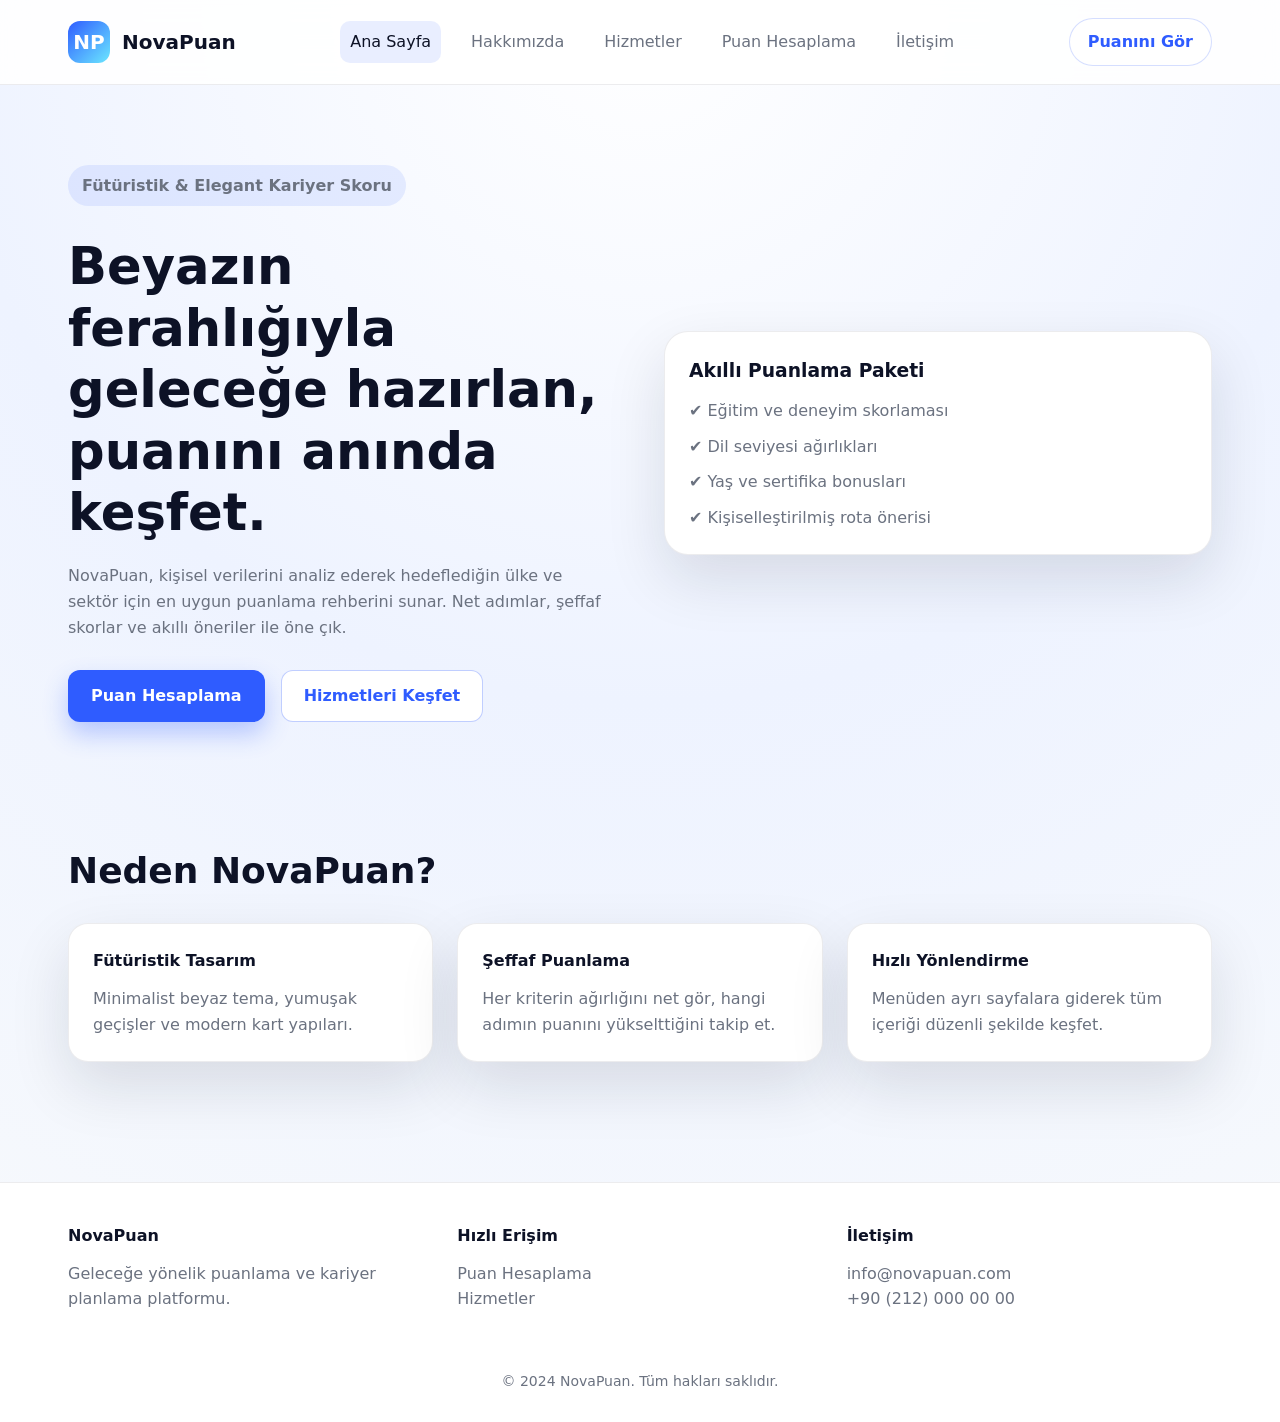
==== index.html @ fd9fb3a6 "Add multi-page futuristic score calculator site" ====
<!DOCTYPE html>
<html lang="tr">
<head>
  <meta charset="UTF-8" />
  <meta name="viewport" content="width=device-width, initial-scale=1.0" />
  <title>NovaPuan | Gelecek Odaklı Puan Platformu</title>
  <link rel="stylesheet" href="styles.css" />
</head>
<body>
  <header>
    <nav class="navbar">
      <a class="brand" href="index.html">
        <span class="brand-logo">NP</span>
        NovaPuan
      </a>
      <div class="nav-links">
        <a class="active" href="index.html">Ana Sayfa</a>
        <a href="about.html">Hakkımızda</a>
        <a href="services.html">Hizmetler</a>
        <a href="calculator.html">Puan Hesaplama</a>
        <a href="contact.html">İletişim</a>
      </div>
      <a class="nav-cta" href="calculator.html">Puanını Gör</a>
    </nav>
  </header>

  <main>
    <section class="hero">
      <div>
        <p class="score-pill">Fütüristik & Elegant Kariyer Skoru</p>
        <h1>Beyazın ferahlığıyla geleceğe hazırlan, puanını anında keşfet.</h1>
        <p>
          NovaPuan, kişisel verilerini analiz ederek hedeflediğin ülke ve sektör için
          en uygun puanlama rehberini sunar. Net adımlar, şeffaf skorlar ve akıllı
          öneriler ile öne çık.
        </p>
        <div class="hero-actions">
          <a class="primary-btn" href="calculator.html">Puan Hesaplama</a>
          <a class="secondary-btn" href="services.html">Hizmetleri Keşfet</a>
        </div>
      </div>
      <div class="hero-card">
        <h3>Akıllı Puanlama Paketi</h3>
        <ul>
          <li>✔️ Eğitim ve deneyim skorlaması</li>
          <li>✔️ Dil seviyesi ağırlıkları</li>
          <li>✔️ Yaş ve sertifika bonusları</li>
          <li>✔️ Kişiselleştirilmiş rota önerisi</li>
        </ul>
      </div>
    </section>

    <section class="section">
      <h2 class="section-title">Neden NovaPuan?</h2>
      <div class="grid">
        <div class="card">
          <h4>Fütüristik Tasarım</h4>
          <p class="muted">Minimalist beyaz tema, yumuşak geçişler ve modern kart yapıları.</p>
        </div>
        <div class="card">
          <h4>Şeffaf Puanlama</h4>
          <p class="muted">Her kriterin ağırlığını net gör, hangi adımın puanını yükselttiğini takip et.</p>
        </div>
        <div class="card">
          <h4>Hızlı Yönlendirme</h4>
          <p class="muted">Menüden ayrı sayfalara giderek tüm içeriği düzenli şekilde keşfet.</p>
        </div>
      </div>
    </section>
  </main>

  <footer>
    <div class="footer-inner">
      <div>
        <h4>NovaPuan</h4>
        <p class="muted">Geleceğe yönelik puanlama ve kariyer planlama platformu.</p>
      </div>
      <div>
        <h4>Hızlı Erişim</h4>
        <p class="muted"><a href="calculator.html">Puan Hesaplama</a></p>
        <p class="muted"><a href="services.html">Hizmetler</a></p>
      </div>
      <div>
        <h4>İletişim</h4>
        <p class="muted">info@novapuan.com</p>
        <p class="muted">+90 (212) 000 00 00</p>
      </div>
    </div>
    <div class="footer-bottom">© 2024 NovaPuan. Tüm hakları saklıdır.</div>
  </footer>
</body>
</html>
---- styles.css ----
:root {
  color-scheme: light;
  --bg: #f5f7fb;
  --card: #ffffff;
  --text: #0d1226;
  --muted: #6b7280;
  --primary: #2f5cff;
  --primary-dark: #1b3fd1;
  --accent: #6be7ff;
  --shadow: 0 24px 60px rgba(15, 23, 42, 0.12);
  --border: rgba(15, 23, 42, 0.08);
}

* {
  box-sizing: border-box;
  margin: 0;
  padding: 0;
}

body {
  font-family: "Inter", "Segoe UI", system-ui, sans-serif;
  background: radial-gradient(circle at top, #ffffff 0%, #eef3ff 45%, #f8fafc 100%);
  color: var(--text);
  line-height: 1.6;
}

a {
  color: inherit;
  text-decoration: none;
}

header {
  position: sticky;
  top: 0;
  z-index: 10;
  background: rgba(255, 255, 255, 0.88);
  backdrop-filter: blur(16px);
  border-bottom: 1px solid var(--border);
}

.navbar {
  max-width: 1200px;
  margin: 0 auto;
  padding: 18px 28px;
  display: flex;
  align-items: center;
  justify-content: space-between;
  gap: 24px;
}

.brand {
  display: flex;
  align-items: center;
  gap: 12px;
  font-weight: 700;
  font-size: 20px;
}

.brand-logo {
  width: 42px;
  height: 42px;
  border-radius: 12px;
  background: linear-gradient(135deg, var(--primary), var(--accent));
  display: grid;
  place-items: center;
  color: #ffffff;
  font-weight: 700;
}

.nav-links {
  display: flex;
  gap: 20px;
  font-weight: 500;
  color: var(--muted);
}

.nav-links a {
  padding: 8px 10px;
  border-radius: 10px;
  transition: all 0.2s ease;
}

.nav-links a:hover,
.nav-links a.active {
  color: var(--text);
  background: rgba(47, 92, 255, 0.1);
}

.nav-cta {
  padding: 10px 18px;
  border-radius: 999px;
  border: 1px solid rgba(47, 92, 255, 0.2);
  background: #ffffff;
  color: var(--primary);
  font-weight: 600;
  transition: all 0.2s ease;
}

.nav-cta:hover {
  background: var(--primary);
  color: #ffffff;
  box-shadow: var(--shadow);
}

.hero {
  max-width: 1200px;
  margin: 0 auto;
  padding: 80px 28px 60px;
  display: grid;
  grid-template-columns: repeat(auto-fit, minmax(280px, 1fr));
  gap: 48px;
  align-items: center;
}

.hero h1 {
  font-size: clamp(32px, 4vw, 52px);
  line-height: 1.2;
  margin-bottom: 20px;
}

.hero p {
  color: var(--muted);
  margin-bottom: 30px;
}

.hero-actions {
  display: flex;
  flex-wrap: wrap;
  gap: 16px;
}

.primary-btn,
.secondary-btn {
  padding: 12px 22px;
  border-radius: 12px;
  font-weight: 600;
  border: 1px solid transparent;
  display: inline-flex;
  align-items: center;
  gap: 8px;
}

.primary-btn {
  background: var(--primary);
  color: #ffffff;
  box-shadow: 0 12px 24px rgba(47, 92, 255, 0.3);
}

.primary-btn:hover {
  background: var(--primary-dark);
}

.secondary-btn {
  border-color: rgba(47, 92, 255, 0.3);
  color: var(--primary);
  background: #ffffff;
}

.hero-card {
  background: var(--card);
  padding: 24px;
  border-radius: 24px;
  box-shadow: var(--shadow);
  border: 1px solid var(--border);
}

.hero-card h3 {
  margin-bottom: 12px;
}

.hero-card ul {
  list-style: none;
  display: grid;
  gap: 10px;
  color: var(--muted);
}

.section {
  max-width: 1200px;
  margin: 0 auto;
  padding: 60px 28px;
}

.section-title {
  font-size: clamp(26px, 3vw, 36px);
  margin-bottom: 24px;
}

.grid {
  display: grid;
  gap: 24px;
  grid-template-columns: repeat(auto-fit, minmax(240px, 1fr));
}

.card {
  background: var(--card);
  border: 1px solid var(--border);
  border-radius: 20px;
  padding: 24px;
  box-shadow: var(--shadow);
}

.card h4 {
  margin-bottom: 12px;
}

.muted {
  color: var(--muted);
}

.calculator {
  display: grid;
  gap: 24px;
  grid-template-columns: repeat(auto-fit, minmax(280px, 1fr));
  align-items: start;
}

.calculator-form {
  display: grid;
  gap: 18px;
}

.calculator-form label {
  font-weight: 600;
}

.calculator-form select,
.calculator-form input[type="range"],
.calculator-form input[type="text"] {
  width: 100%;
  padding: 10px 12px;
  border-radius: 12px;
  border: 1px solid rgba(15, 23, 42, 0.1);
  background: #f8fafc;
}

.range-display {
  display: flex;
  justify-content: space-between;
  font-size: 14px;
  color: var(--muted);
}

.score-card {
  text-align: center;
  padding: 32px;
  border-radius: 28px;
  background: linear-gradient(135deg, #ffffff 0%, #f2f6ff 100%);
  border: 1px solid rgba(47, 92, 255, 0.15);
}

.score-value {
  font-size: 48px;
  font-weight: 700;
  color: var(--primary);
  margin: 16px 0;
}

.score-pill {
  display: inline-flex;
  align-items: center;
  gap: 10px;
  padding: 8px 14px;
  border-radius: 999px;
  background: rgba(47, 92, 255, 0.1);
  color: var(--primary);
  font-weight: 600;
}

footer {
  margin-top: 60px;
  border-top: 1px solid var(--border);
  background: #ffffff;
}

.footer-inner {
  max-width: 1200px;
  margin: 0 auto;
  padding: 40px 28px;
  display: grid;
  gap: 24px;
  grid-template-columns: repeat(auto-fit, minmax(220px, 1fr));
}

.footer-inner h4 {
  margin-bottom: 12px;
}

.footer-bottom {
  padding: 18px 28px 30px;
  text-align: center;
  color: var(--muted);
  font-size: 14px;
}

@media (max-width: 900px) {
  .nav-links {
    display: none;
  }
}
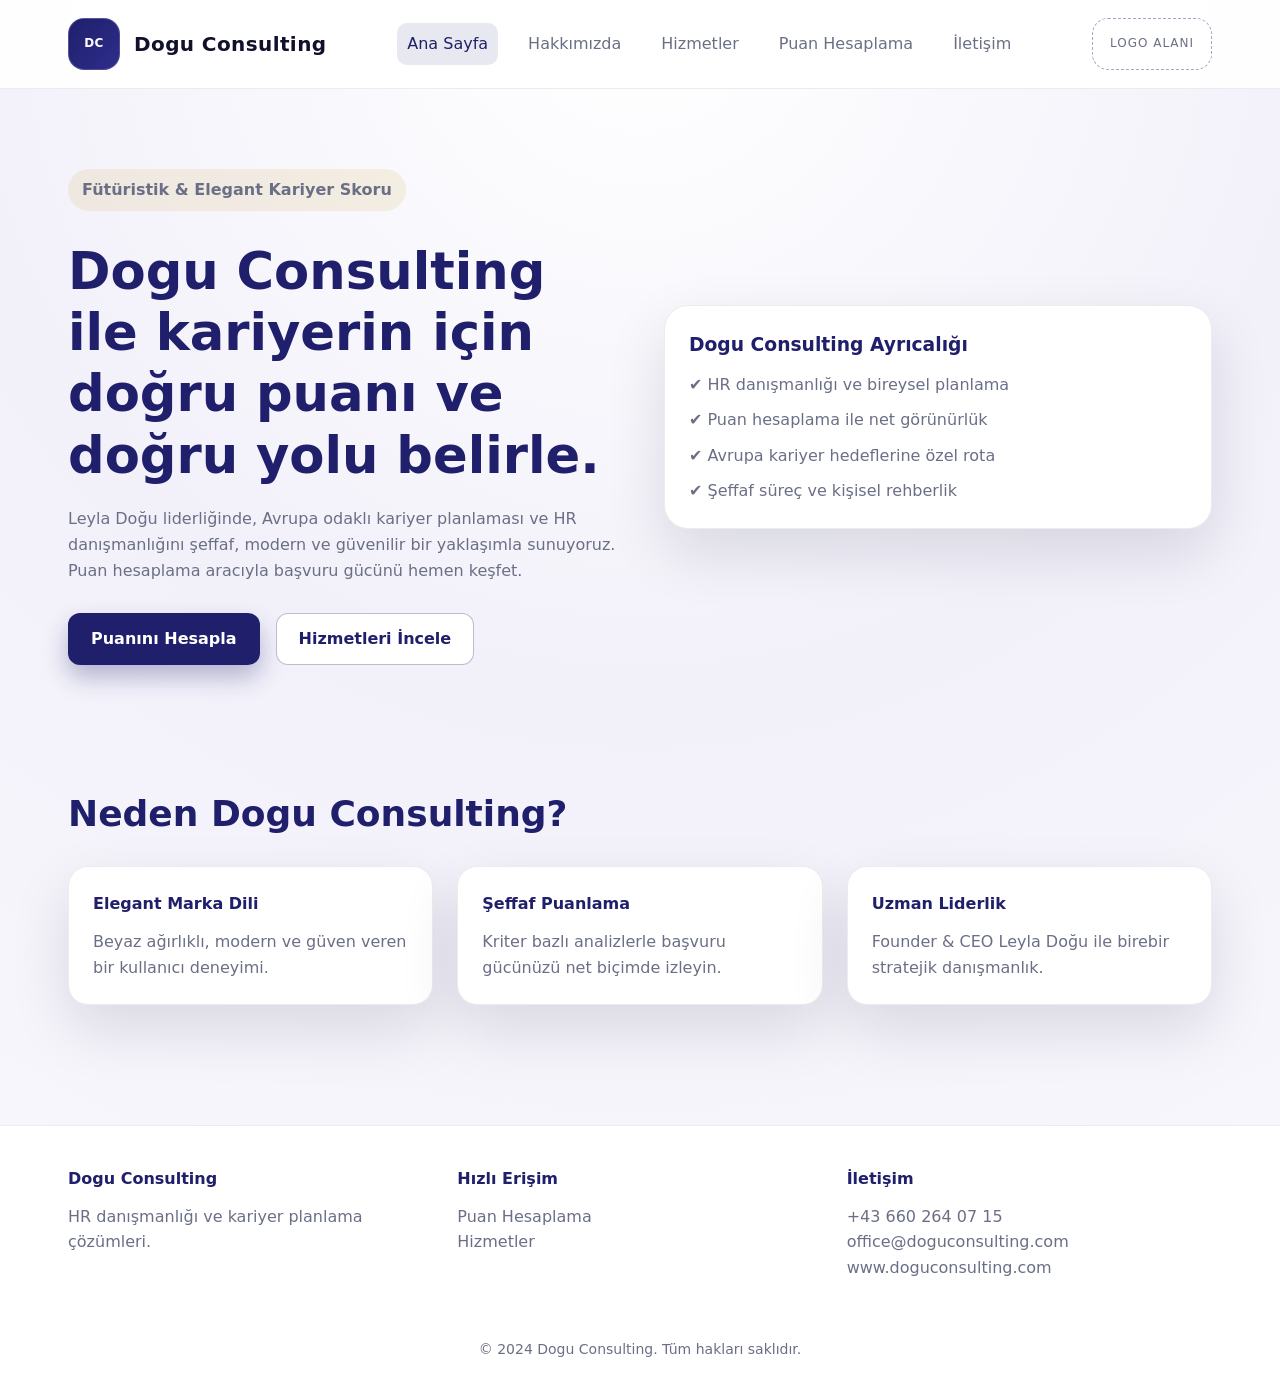
==== commit 819afc3d: "Update site content for Dogu Consulting brand" ====
--- a/index.html
+++ b/index.html
@@ -3,15 +3,15 @@
 <head>
   <meta charset="UTF-8" />
   <meta name="viewport" content="width=device-width, initial-scale=1.0" />
-  <title>NovaPuan | Gelecek Odaklı Puan Platformu</title>
+  <title>Dogu Consulting | HR & Kariyer Danışmanlığı</title>
   <link rel="stylesheet" href="styles.css" />
 </head>
 <body>
   <header>
     <nav class="navbar">
       <a class="brand" href="index.html">
-        <span class="brand-logo">NP</span>
-        NovaPuan
+        <span class="brand-logo">DC</span>
+        Dogu Consulting
       </a>
       <div class="nav-links">
         <a class="active" href="index.html">Ana Sayfa</a>
@@ -20,7 +20,7 @@
         <a href="calculator.html">Puan Hesaplama</a>
         <a href="contact.html">İletişim</a>
       </div>
-      <a class="nav-cta" href="calculator.html">Puanını Gör</a>
+      <div class="logo-placeholder">Logo Alanı</div>
     </nav>
   </header>
 
@@ -28,42 +28,42 @@
     <section class="hero">
       <div>
         <p class="score-pill">Fütüristik & Elegant Kariyer Skoru</p>
-        <h1>Beyazın ferahlığıyla geleceğe hazırlan, puanını anında keşfet.</h1>
+        <h1>Dogu Consulting ile kariyerin için doğru puanı ve doğru yolu belirle.</h1>
         <p>
-          NovaPuan, kişisel verilerini analiz ederek hedeflediğin ülke ve sektör için
-          en uygun puanlama rehberini sunar. Net adımlar, şeffaf skorlar ve akıllı
-          öneriler ile öne çık.
+          Leyla Doğu liderliğinde, Avrupa odaklı kariyer planlaması ve HR danışmanlığını
+          şeffaf, modern ve güvenilir bir yaklaşımla sunuyoruz. Puan hesaplama aracıyla
+          başvuru gücünü hemen keşfet.
         </p>
         <div class="hero-actions">
-          <a class="primary-btn" href="calculator.html">Puan Hesaplama</a>
-          <a class="secondary-btn" href="services.html">Hizmetleri Keşfet</a>
+          <a class="primary-btn" href="calculator.html">Puanını Hesapla</a>
+          <a class="secondary-btn" href="services.html">Hizmetleri İncele</a>
         </div>
       </div>
       <div class="hero-card">
-        <h3>Akıllı Puanlama Paketi</h3>
+        <h3>Dogu Consulting Ayrıcalığı</h3>
         <ul>
-          <li>✔️ Eğitim ve deneyim skorlaması</li>
-          <li>✔️ Dil seviyesi ağırlıkları</li>
-          <li>✔️ Yaş ve sertifika bonusları</li>
-          <li>✔️ Kişiselleştirilmiş rota önerisi</li>
+          <li>✔️ HR danışmanlığı ve bireysel planlama</li>
+          <li>✔️ Puan hesaplama ile net görünürlük</li>
+          <li>✔️ Avrupa kariyer hedeflerine özel rota</li>
+          <li>✔️ Şeffaf süreç ve kişisel rehberlik</li>
         </ul>
       </div>
     </section>
 
     <section class="section">
-      <h2 class="section-title">Neden NovaPuan?</h2>
+      <h2 class="section-title">Neden Dogu Consulting?</h2>
       <div class="grid">
         <div class="card">
-          <h4>Fütüristik Tasarım</h4>
-          <p class="muted">Minimalist beyaz tema, yumuşak geçişler ve modern kart yapıları.</p>
+          <h4>Elegant Marka Dili</h4>
+          <p class="muted">Beyaz ağırlıklı, modern ve güven veren bir kullanıcı deneyimi.</p>
         </div>
         <div class="card">
           <h4>Şeffaf Puanlama</h4>
-          <p class="muted">Her kriterin ağırlığını net gör, hangi adımın puanını yükselttiğini takip et.</p>
+          <p class="muted">Kriter bazlı analizlerle başvuru gücünüzü net biçimde izleyin.</p>
         </div>
         <div class="card">
-          <h4>Hızlı Yönlendirme</h4>
-          <p class="muted">Menüden ayrı sayfalara giderek tüm içeriği düzenli şekilde keşfet.</p>
+          <h4>Uzman Liderlik</h4>
+          <p class="muted">Founder & CEO Leyla Doğu ile birebir stratejik danışmanlık.</p>
         </div>
       </div>
     </section>
@@ -72,8 +72,8 @@
   <footer>
     <div class="footer-inner">
       <div>
-        <h4>NovaPuan</h4>
-        <p class="muted">Geleceğe yönelik puanlama ve kariyer planlama platformu.</p>
+        <h4>Dogu Consulting</h4>
+        <p class="muted">HR danışmanlığı ve kariyer planlama çözümleri.</p>
       </div>
       <div>
         <h4>Hızlı Erişim</h4>
@@ -82,11 +82,12 @@
       </div>
       <div>
         <h4>İletişim</h4>
-        <p class="muted">info@novapuan.com</p>
-        <p class="muted">+90 (212) 000 00 00</p>
+        <p class="muted">+43 660 264 07 15</p>
+        <p class="muted">office@doguconsulting.com</p>
+        <p class="muted">www.doguconsulting.com</p>
       </div>
     </div>
-    <div class="footer-bottom">© 2024 NovaPuan. Tüm hakları saklıdır.</div>
+    <div class="footer-bottom">© 2024 Dogu Consulting. Tüm hakları saklıdır.</div>
   </footer>
 </body>
 </html>
--- a/styles.css
+++ b/styles.css
@@ -1,14 +1,15 @@
 :root {
   color-scheme: light;
-  --bg: #f5f7fb;
+  --bg: #f8f7fb;
   --card: #ffffff;
-  --text: #0d1226;
-  --muted: #6b7280;
-  --primary: #2f5cff;
-  --primary-dark: #1b3fd1;
-  --accent: #6be7ff;
-  --shadow: 0 24px 60px rgba(15, 23, 42, 0.12);
-  --border: rgba(15, 23, 42, 0.08);
+  --text: #11112b;
+  --muted: #6b6f86;
+  --primary: #1f1f6b;
+  --primary-dark: #14144b;
+  --accent: #d1a74a;
+  --accent-soft: rgba(209, 167, 74, 0.15);
+  --shadow: 0 24px 60px rgba(17, 17, 43, 0.12);
+  --border: rgba(17, 17, 43, 0.08);
 }
 
 * {
@@ -18,8 +19,8 @@
 }
 
 body {
-  font-family: "Inter", "Segoe UI", system-ui, sans-serif;
-  background: radial-gradient(circle at top, #ffffff 0%, #eef3ff 45%, #f8fafc 100%);
+  font-family: "Playfair Display", "Inter", "Segoe UI", system-ui, sans-serif;
+  background: radial-gradient(circle at top, #ffffff 0%, #f2f1fa 45%, #f9f8fd 100%);
   color: var(--text);
   line-height: 1.6;
 }
@@ -33,7 +34,7 @@
   position: sticky;
   top: 0;
   z-index: 10;
-  background: rgba(255, 255, 255, 0.88);
+  background: rgba(255, 255, 255, 0.92);
   backdrop-filter: blur(16px);
   border-bottom: 1px solid var(--border);
 }
@@ -51,20 +52,38 @@
 .brand {
   display: flex;
   align-items: center;
-  gap: 12px;
+  gap: 14px;
   font-weight: 700;
   font-size: 20px;
+  letter-spacing: 0.4px;
 }
 
 .brand-logo {
-  width: 42px;
-  height: 42px;
-  border-radius: 12px;
-  background: linear-gradient(135deg, var(--primary), var(--accent));
+  width: 52px;
+  height: 52px;
+  border-radius: 16px;
+  background: linear-gradient(135deg, var(--primary), #2e2d8c);
   display: grid;
   place-items: center;
   color: #ffffff;
   font-weight: 700;
+  font-size: 12px;
+  text-transform: uppercase;
+  border: 1px solid rgba(255, 255, 255, 0.2);
+}
+
+.logo-placeholder {
+  display: grid;
+  place-items: center;
+  width: 120px;
+  height: 52px;
+  border-radius: 16px;
+  border: 1px dashed rgba(31, 31, 107, 0.4);
+  color: var(--muted);
+  font-size: 12px;
+  text-transform: uppercase;
+  letter-spacing: 1px;
+  background: rgba(255, 255, 255, 0.6);
 }
 
 .nav-links {
@@ -82,14 +101,14 @@
 
 .nav-links a:hover,
 .nav-links a.active {
-  color: var(--text);
-  background: rgba(47, 92, 255, 0.1);
+  color: var(--primary);
+  background: rgba(31, 31, 107, 0.1);
 }
 
 .nav-cta {
   padding: 10px 18px;
   border-radius: 999px;
-  border: 1px solid rgba(47, 92, 255, 0.2);
+  border: 1px solid rgba(31, 31, 107, 0.2);
   background: #ffffff;
   color: var(--primary);
   font-weight: 600;
@@ -113,9 +132,10 @@
 }
 
 .hero h1 {
-  font-size: clamp(32px, 4vw, 52px);
+  font-size: clamp(34px, 4vw, 54px);
   line-height: 1.2;
   margin-bottom: 20px;
+  color: var(--primary);
 }
 
 .hero p {
@@ -143,7 +163,7 @@
 .primary-btn {
   background: var(--primary);
   color: #ffffff;
-  box-shadow: 0 12px 24px rgba(47, 92, 255, 0.3);
+  box-shadow: 0 12px 24px rgba(31, 31, 107, 0.3);
 }
 
 .primary-btn:hover {
@@ -151,7 +171,7 @@
 }
 
 .secondary-btn {
-  border-color: rgba(47, 92, 255, 0.3);
+  border-color: rgba(31, 31, 107, 0.3);
   color: var(--primary);
   background: #ffffff;
 }
@@ -166,6 +186,7 @@
 
 .hero-card h3 {
   margin-bottom: 12px;
+  color: var(--primary);
 }
 
 .hero-card ul {
@@ -184,6 +205,7 @@
 .section-title {
   font-size: clamp(26px, 3vw, 36px);
   margin-bottom: 24px;
+  color: var(--primary);
 }
 
 .grid {
@@ -202,10 +224,16 @@
 
 .card h4 {
   margin-bottom: 12px;
+  color: var(--primary);
 }
 
 .muted {
   color: var(--muted);
+}
+
+.highlight {
+  color: var(--accent);
+  font-weight: 600;
 }
 
 .calculator {
@@ -230,8 +258,8 @@
   width: 100%;
   padding: 10px 12px;
   border-radius: 12px;
-  border: 1px solid rgba(15, 23, 42, 0.1);
-  background: #f8fafc;
+  border: 1px solid rgba(17, 17, 43, 0.1);
+  background: #f8f7fb;
 }
 
 .range-display {
@@ -245,8 +273,8 @@
   text-align: center;
   padding: 32px;
   border-radius: 28px;
-  background: linear-gradient(135deg, #ffffff 0%, #f2f6ff 100%);
-  border: 1px solid rgba(47, 92, 255, 0.15);
+  background: linear-gradient(135deg, #ffffff 0%, #f3f2fb 100%);
+  border: 1px solid rgba(31, 31, 107, 0.15);
 }
 
 .score-value {
@@ -262,9 +290,21 @@
   gap: 10px;
   padding: 8px 14px;
   border-radius: 999px;
-  background: rgba(47, 92, 255, 0.1);
-  color: var(--primary);
-  font-weight: 600;
+  background: var(--accent-soft);
+  color: var(--primary);
+  font-weight: 600;
+}
+
+.qr-placeholder {
+  margin-top: 16px;
+  width: 140px;
+  height: 140px;
+  border-radius: 16px;
+  border: 1px dashed rgba(31, 31, 107, 0.3);
+  display: grid;
+  place-items: center;
+  color: var(--muted);
+  font-size: 12px;
 }
 
 footer {
@@ -284,6 +324,7 @@
 
 .footer-inner h4 {
   margin-bottom: 12px;
+  color: var(--primary);
 }
 
 .footer-bottom {
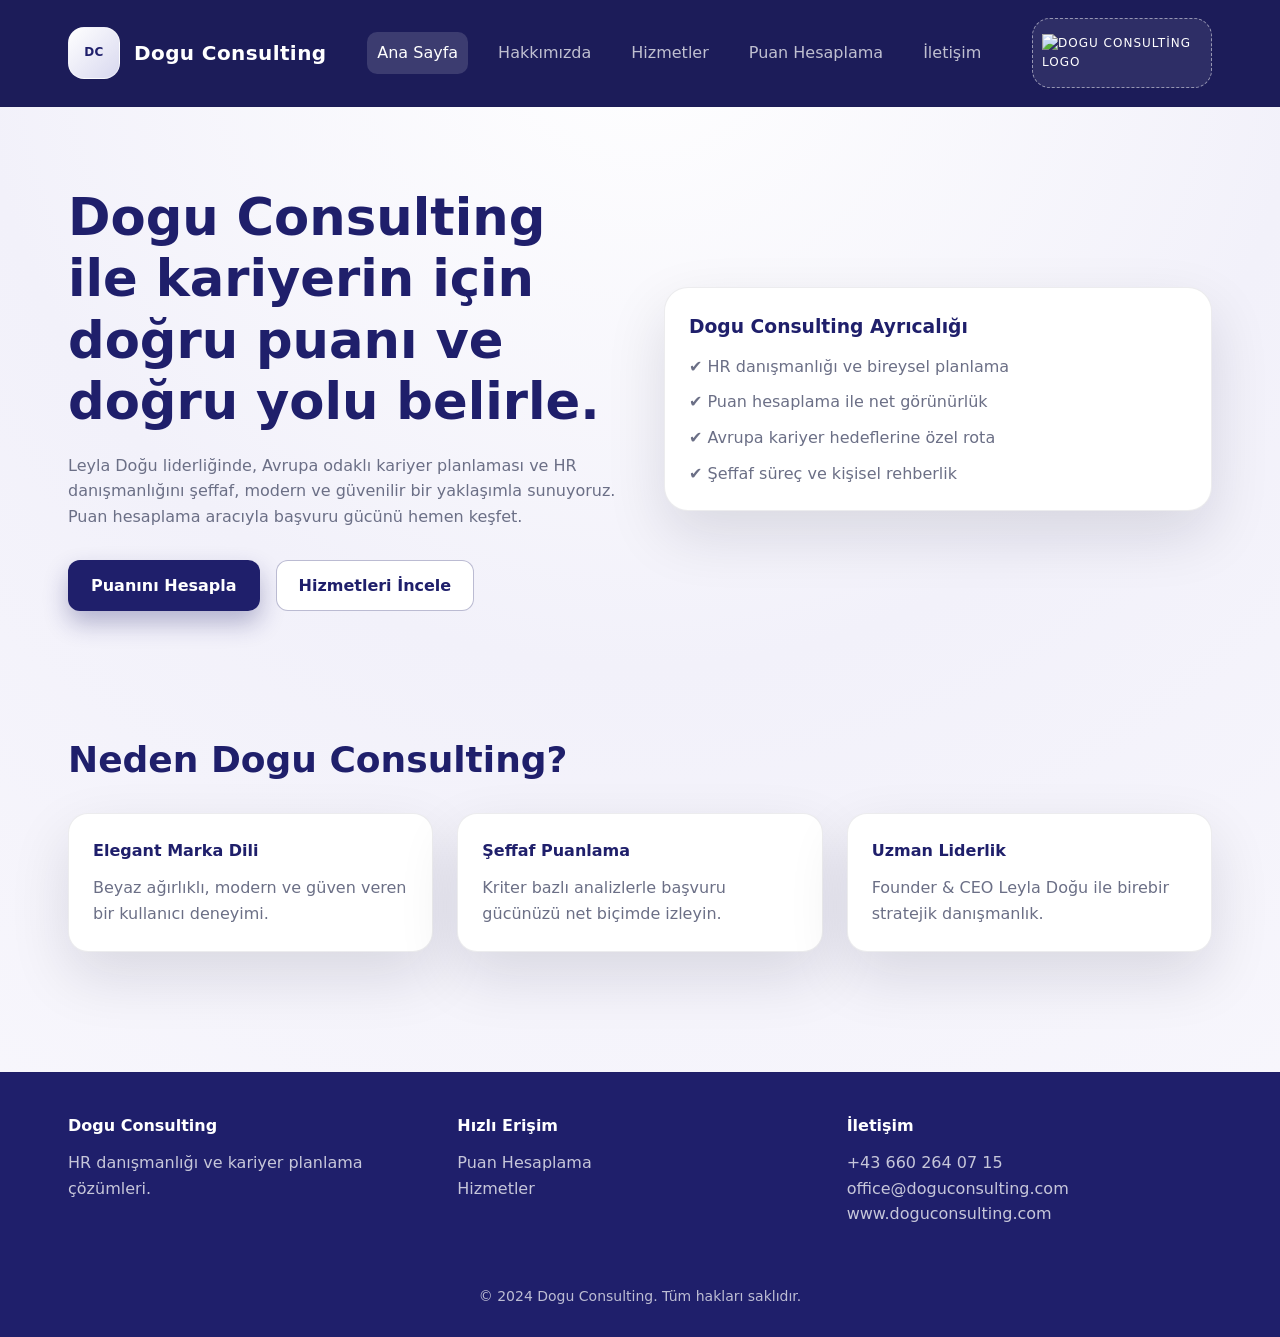
==== commit 85d1053a: "Refine Dogu Consulting layout and step calculator" ====
--- a/index.html
+++ b/index.html
@@ -20,14 +20,15 @@
         <a href="calculator.html">Puan Hesaplama</a>
         <a href="contact.html">İletişim</a>
       </div>
-      <div class="logo-placeholder">Logo Alanı</div>
+      <div class="logo-placeholder">
+        <img src="logo.png" alt="Dogu Consulting Logo" />
+      </div>
     </nav>
   </header>
 
   <main>
     <section class="hero">
       <div>
-        <p class="score-pill">Fütüristik & Elegant Kariyer Skoru</p>
         <h1>Dogu Consulting ile kariyerin için doğru puanı ve doğru yolu belirle.</h1>
         <p>
           Leyla Doğu liderliğinde, Avrupa odaklı kariyer planlaması ve HR danışmanlığını
--- a/styles.css
+++ b/styles.css
@@ -34,7 +34,7 @@
   position: sticky;
   top: 0;
   z-index: 10;
-  background: rgba(255, 255, 255, 0.92);
+  background: rgba(24, 24, 86, 0.98);
   backdrop-filter: blur(16px);
   border-bottom: 1px solid var(--border);
 }
@@ -56,41 +56,48 @@
   font-weight: 700;
   font-size: 20px;
   letter-spacing: 0.4px;
+  color: #ffffff;
 }
 
 .brand-logo {
   width: 52px;
   height: 52px;
   border-radius: 16px;
-  background: linear-gradient(135deg, var(--primary), #2e2d8c);
+  background: linear-gradient(135deg, #ffffff, #d8d8ef);
   display: grid;
   place-items: center;
-  color: #ffffff;
+  color: var(--primary);
   font-weight: 700;
   font-size: 12px;
   text-transform: uppercase;
-  border: 1px solid rgba(255, 255, 255, 0.2);
+  border: 1px solid rgba(255, 255, 255, 0.5);
 }
 
 .logo-placeholder {
   display: grid;
   place-items: center;
-  width: 120px;
-  height: 52px;
-  border-radius: 16px;
-  border: 1px dashed rgba(31, 31, 107, 0.4);
-  color: var(--muted);
+  width: 180px;
+  height: 70px;
+  border-radius: 18px;
+  border: 1px dashed rgba(255, 255, 255, 0.5);
+  color: #ffffff;
   font-size: 12px;
   text-transform: uppercase;
   letter-spacing: 1px;
-  background: rgba(255, 255, 255, 0.6);
+  background: rgba(255, 255, 255, 0.08);
+}
+
+.logo-placeholder img {
+  max-width: 160px;
+  max-height: 60px;
+  object-fit: contain;
 }
 
 .nav-links {
   display: flex;
   gap: 20px;
   font-weight: 500;
-  color: var(--muted);
+  color: rgba(255, 255, 255, 0.72);
 }
 
 .nav-links a {
@@ -101,23 +108,23 @@
 
 .nav-links a:hover,
 .nav-links a.active {
-  color: var(--primary);
-  background: rgba(31, 31, 107, 0.1);
+  color: #ffffff;
+  background: rgba(255, 255, 255, 0.14);
 }
 
 .nav-cta {
   padding: 10px 18px;
   border-radius: 999px;
-  border: 1px solid rgba(31, 31, 107, 0.2);
+  border: 1px solid rgba(255, 255, 255, 0.6);
+  background: transparent;
+  color: #ffffff;
+  font-weight: 600;
+  transition: all 0.2s ease;
+}
+
+.nav-cta:hover {
   background: #ffffff;
   color: var(--primary);
-  font-weight: 600;
-  transition: all 0.2s ease;
-}
-
-.nav-cta:hover {
-  background: var(--primary);
-  color: #ffffff;
   box-shadow: var(--shadow);
 }
 
@@ -310,7 +317,8 @@
 footer {
   margin-top: 60px;
   border-top: 1px solid var(--border);
-  background: #ffffff;
+  background: var(--primary);
+  color: #ffffff;
 }
 
 .footer-inner {
@@ -324,14 +332,58 @@
 
 .footer-inner h4 {
   margin-bottom: 12px;
-  color: var(--primary);
+  color: #ffffff;
 }
 
 .footer-bottom {
   padding: 18px 28px 30px;
   text-align: center;
-  color: var(--muted);
+  color: rgba(255, 255, 255, 0.7);
   font-size: 14px;
+}
+
+footer .muted,
+footer a {
+  color: rgba(255, 255, 255, 0.75);
+}
+
+.step-indicator {
+  display: flex;
+  align-items: center;
+  gap: 8px;
+  color: var(--muted);
+  font-size: 14px;
+  margin-bottom: 16px;
+}
+
+.step-dot {
+  width: 8px;
+  height: 8px;
+  border-radius: 50%;
+  background: rgba(31, 31, 107, 0.2);
+}
+
+.step-dot.active {
+  background: var(--primary);
+}
+
+.step-panel {
+  display: none;
+}
+
+.step-panel.active {
+  display: grid;
+  gap: 16px;
+}
+
+.step-actions {
+  display: flex;
+  gap: 12px;
+  flex-wrap: wrap;
+}
+
+.hidden {
+  display: none !important;
 }
 
 @media (max-width: 900px) {
